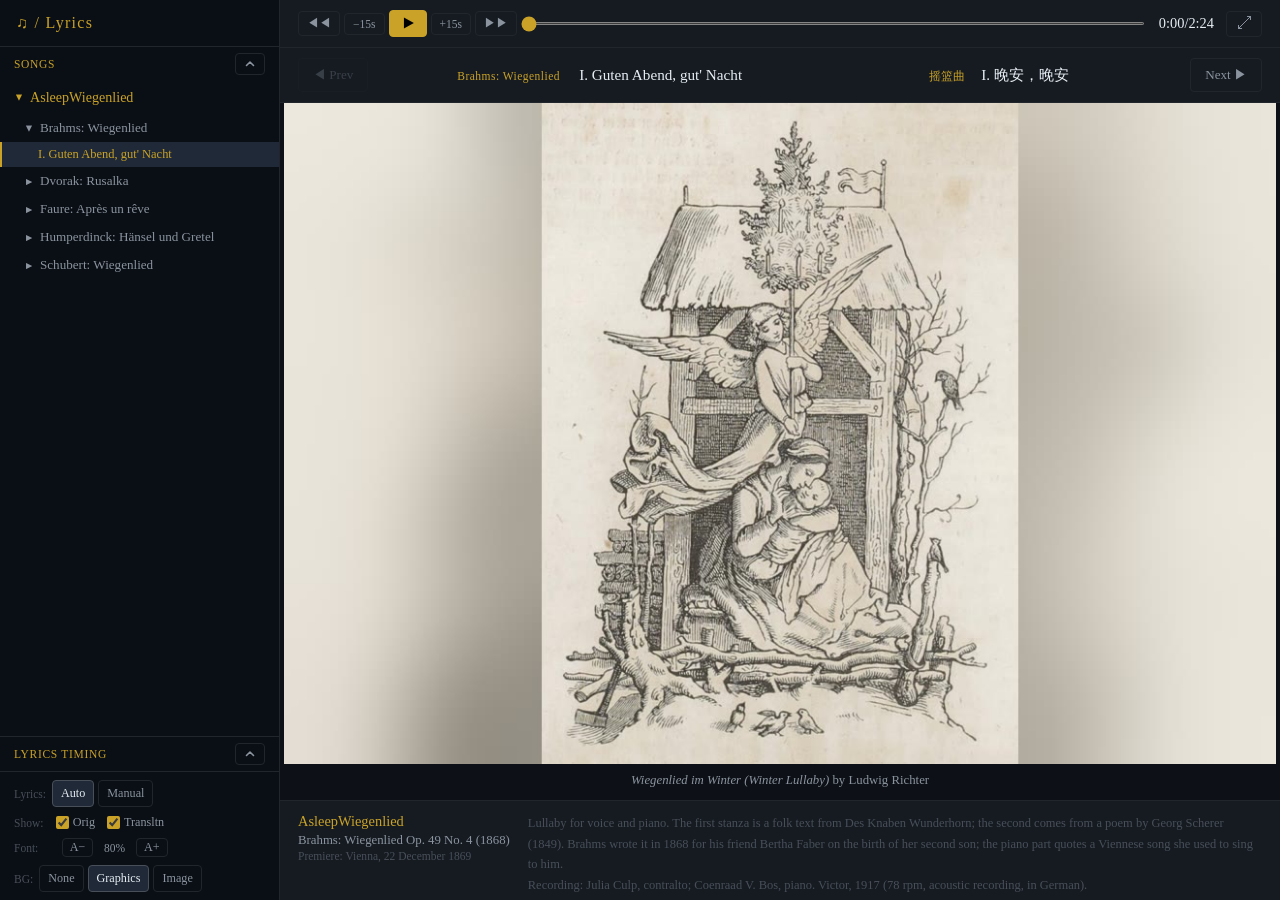
==== index1.html @ bf5f4593 "Merge remote-tracking branch 'upstream/main'" ====
<!DOCTYPE html>
<html lang="zh-CN">
<head>
  <meta charset="UTF-8">
  <meta name="viewport" content="width=device-width, initial-scale=1.0">
  <title>Player with Lyrics (silent)</title>
  <link rel="stylesheet" href="common.css">
</head>
<body>
<div id="app">

  <!-- ══════════════════════════════════════
       LEFT PANE — navigation tree
  ═══════════════════════════════════════ -->
  <aside id="left-pane">
    <div id="left-header">
      <h1>&#9835; / Lyrics</h1>
    </div>
    <div id="tree-panel">
      <!-- Open by default; the arrow collapses it to this title bar (see setTreePanelOpen) -->
      <div id="tree-header">
        <h2>SONGS</h2>
        <button class="ctrl-btn" id="btn-tree-toggle" aria-expanded="true" aria-controls="composer-tree"
                title="Hide songs"><svg viewBox="0 0 12 12" aria-hidden="true"><path d="M2.5 7.5 6 4l3.5 3.5"/></svg></button>
      </div>
      <div id="composer-tree"></div>
    </div>
    <div id="timing-panel" class="collapsed">
      <div id="timing-header">
        <h2>LYRICS TIMING</h2>
        <button class="ctrl-btn" id="btn-timing-toggle" aria-expanded="false" aria-controls="timing-body"
                title="Show lyrics timing"><svg viewBox="0 0 12 12" aria-hidden="true"><path d="M2.5 7.5 6 4l3.5 3.5"/></svg></button>
      </div>
      <div id="timing-body">
        <div id="timing-status"></div>
        <div id="timing-buttons">
          <button class="ctrl-btn" id="btn-record"       aria-pressed="false"
                  title="Record: while the audio plays, each line you advance to in manual mode gets the current audio time">&#9679; Rec</button>
          <button class="ctrl-btn" id="btn-timing-save"  title="Save this movement's timing to a .timing.js file (put it next to the MP3)">Save</button>
          <button class="ctrl-btn" id="btn-timing-load"  title="Load .timing.js (or older .timing.json) file(s)">Load</button>
          <button class="ctrl-btn" id="btn-timing-clear" title="Discard the timing recorded in this browser for this movement">Clear</button>
          <button class="ctrl-btn" id="btn-timing-clear-all" title="Discard the timing recorded in this browser for every movement">Clear all</button>
          <button class="ctrl-btn" id="btn-timing-export"
                  title="Write every timing kept in this browser next to its MP3 as .timing.js. Pick the app folder (the one with index.html) or the MP3 folder.">Export to MP3 folders</button>
        </div>
        <!-- Row 1: selected line's number, audio time elapsed. Row 2: its first characters, its start time (seconds),
             or a hint when no line is selected -->
        <div id="timing-line-time" title="Selected lyric line" hidden>
          <span id="line-number"></span><span id="line-elapse" title="Audio time elapsed"></span>
          <span id="line-text"></span><span id="line-start" title="Start time of the line"></span>
          <span id="line-hint" hidden>(No line selected)</span>
        </div>
        <input type="file" id="timing-file-input" accept=".js,.json" multiple hidden>
      </div>
    </div>
    <div id="view-panel" class="collapsed">
      <!-- Smartphone only: the panel starts collapsed to this title bar unless the URL says open; see setViewPanelOpen -->
      <div id="view-header">
        <h2>VIEW OPTIONS</h2>
        <button class="ctrl-btn" id="btn-view-toggle" aria-expanded="false" aria-controls="view-body"
                title="Show view options"><svg viewBox="0 0 12 12" aria-hidden="true"><path d="M2.5 7.5 6 4l3.5 3.5"/></svg></button>
      </div>
      <div id="view-body">
        <div id="mode-toggle" role="group" aria-label="Lyrics highlight mode">
          <span id="mode-toggle-label">Lyrics:</span>
          <button class="ctrl-btn" data-mode="auto"   title="Highlight follows audio playback">Auto</button>
          <button class="ctrl-btn" data-mode="manual" title="Operator advances lyrics: &darr; / &rarr; next, &uarr; / &larr; back">Manual</button>
        </div>
        <div id="lyrics-shown" role="group" aria-label="Lyrics shown"
             title="Which lyrics and titles to show; at least one must be checked">
          <span id="lyrics-shown-label">Show:</span>
          <label title="Original"><input type="checkbox" value="original"    checked> Orig</label>
          <label title="Translation"><input type="checkbox" value="translation" checked> Transltn</label>
        </div>
        <div id="audio-options" role="group" aria-label="Font size">
          <span id="audio-options-label">Font:</span>
          <!-- Always silent: the box is checked, disabled and hidden, so app.js keeps the audio silent (see MUTE) -->
          <label hidden><input type="checkbox" id="chk-mute" checked disabled> Mute</label>
          <span id="font-size-ctl" title="Lyrics font size">
            <button class="ctrl-btn" id="btn-font-down" aria-label="Smaller lyrics">A&minus;</button>
            <span id="font-size-value" title="Click to reset">80%</span>
            <button class="ctrl-btn" id="btn-font-up" aria-label="Larger lyrics">A+</button>
          </span>
        </div>
        <!-- Behind the lyrics panel: the plain page color, graphics or a picture (see BACKGROUND in app.js) -->
        <div id="background-toggle" role="group" aria-label="Lyrics background">
          <span id="background-toggle-label" title="Background">BG:</span>
          <button class="ctrl-btn" data-bg="none"     title="Plain background">None</button>
          <button class="ctrl-btn" data-bg="graphics" title="Soft colored lights, drifting while the music plays">Graphics</button>
          <button class="ctrl-btn" data-bg="image"    title="The movement's picture, dimmed and blurred">Image</button>
        </div>
        <!-- Which version of the pictures Image mode shows, for a movement that has two (see PICTURE VERSIONS in
             app.js); shown only then -->
        <div id="pictures-toggle" role="group" aria-label="Image set" hidden>
          <span id="pictures-toggle-label">Image set:</span>
          <button class="ctrl-btn" data-pictures="1">1</button>
          <button class="ctrl-btn" data-pictures="2">2</button>
        </div>
      </div>
    </div>
  </aside>

  <!-- ══════════════════════════════════════
       RIGHT PANE
  ═══════════════════════════════════════ -->
  <main id="right-pane">

    <!-- Playback control section -->
    <div id="playback-controls">
      <!-- &#xFE0E; after each triangle: draw it as text, as a computer does, not as an emoji (iPhone). The play / pause
           icon is an SVG (see showPlaying in app.js), so it looks the same whatever fonts the device has -->
      <button class="ctrl-btn" id="btn-rewind-start" title="Rewind to beginning">&#9664;&#xFE0E;&#9664;&#xFE0E;</button>
      <button class="ctrl-btn" id="btn-rewind-15"    title="Rewind 15 seconds">&#8722;15s</button>
      <button class="ctrl-btn" id="btn-play-pause"   title="Play / Pause"
              aria-label="Play / Pause"><svg viewBox="0 0 12 12" aria-hidden="true"><path d="M2.5 1.25 11 6l-8.5 4.75z"/></svg></button>
      <button class="ctrl-btn" id="btn-ff-15"        title="Fast forward 15 seconds">+15s</button>
      <button class="ctrl-btn" id="btn-ff-end"       title="Fast forward to end">&#9654;&#xFE0E;&#9654;&#xFE0E;</button>
      <input  type="range"     id="progress-bar" min="0" max="10000" value="0" step="1">
      <!-- The time and Max stay together: on a phone they wrap to their own row as one -->
      <div id="time-max">
        <span   id="time-display">0:00/0:00</span>
        <button class="ctrl-btn" id="btn-maximize" title="Maximize lyrics panel (Esc to restore)"
                aria-label="Maximize lyrics panel">&#x2922;</button>
      </div>
    </div>

    <!-- Song navigation section (Prev / Next + now playing) -->
    <div id="song-nav">
      <button class="ctrl-btn" id="btn-prev">&#9664; Prev</button>
      <div id="now-playing">
        <span id="np-original"><span id="np-label"></span>
          <span id="np-title">Select a movement to begin</span></span>
        <span id="np-translation" hidden><span id="np-label-translation"></span><span id="np-title-translation"></span></span>
      </div>
      <button class="ctrl-btn" id="btn-next">Next &#9654;</button>
      <button class="ctrl-btn" id="btn-play-pause-max" title="Play / Pause (Space)"
              aria-label="Play / Pause" hidden><svg viewBox="0 0 12 12" aria-hidden="true"><path d="M2.5 1.25 11 6l-8.5 4.75z"/></svg></button>
      <button class="ctrl-btn" id="btn-restore" title="Back to the normal layout (Esc)"
              aria-label="Back to the normal layout" hidden><svg viewBox="0 0 12 12"
              aria-hidden="true"><path d="M11 1 7 5M7 2.5V5h2.5M1 11l4-4M2.5 7H5v2.5"/></svg></button>
    </div>

    <!-- Song playing section -->
    <div id="song-display">
      <!-- Background behind the lyrics (see BACKGROUND in app.js): graphics, or a picture that falls back to them -->
      <div id="lyrics-bg" aria-hidden="true">
        <div class="bg-graphics"><span></span><span></span><span></span></div>
        <img class="bg-image" alt="">
      </div>
      <!-- Thumbnail overlay: visible before playback, click to play. It covers exactly the lyrics panel(s) below it,
           and the picture uses its full width (both columns while the lyrics are bilingual) -->
      <div id="thumbnail-overlay" class="hidden">
        <img id="thumbnail-img" src="" alt="">
        <!-- The picture's title and painter (see PICTURE CAPTION in app.js), below it -->
        <div id="picture-caption" hidden></div>
      </div>
      <div id="manual-hint" hidden><span id="rec-indicator" hidden>&#9679; REC</span>&darr;&rarr; next &nbsp; &uarr;&larr; back &nbsp; (swipe: up = next, down = back)</div>
      <div id="lyrics-container">
        <div id="lyrics-inner">
          <div class="lyrics-spacer"></div>
          <p class="no-song-msg">Select a movement from the left panel to begin.</p>
          <div class="lyrics-spacer"></div>
        </div>
      </div>
    </div>

    <!-- Info pane -->
    <div id="info-pane">
      <div id="info-left">
        <div id="info-composer">&#8212;</div>
        <div id="info-work"></div>
        <div id="info-dates"></div>
      </div>
      <div id="info-description">Select a song to see composer and work details.</div>
    </div>

  </main>
</div>

<audio id="audio" preload="metadata"></audio>

<script src="app.js"></script>
</body>
</html>
---- common.css ----
/* ============================================================
   CSS CUSTOM PROPERTIES (configuration via URL params)
   URL params: ?above-color=%23aaa&above-bg=transparent
               &below-color=%23aaa&below-bg=transparent
============================================================ */
:root {
  --lyrics-above-color: #7f94b0;
  --lyrics-above-bg: transparent;
  --lyrics-below-color: #9fb4d0;
  --lyrics-below-bg: transparent;
  --lyrics-current-color: #ffffff;
  --lyrics-current-bg: rgba(201, 162, 39, 0.12);
  --lyrics-current-border: #c9a227;
  --lyrics-chinese-width: 45%;   /* bilingual lyrics: the Chinese column (default; drag the divider to change) */
  --lyrics-original-width: var(--lyrics-chinese-width);  /* the left column (see "Bilingual lyrics" below) */
  --bg-dim: 0.7;    /* lyrics background: how much of it the page color covers, 0 to 0.95 (URL: bg-dim, percent) */
  --bg-blur: 4px;   /* lyrics background: blur of the picture (URL: bg-blur, px) */

  --bg-primary:   #0d1117;
  --bg-secondary: #161b22;
  --bg-nav:       #0a0e15;
  --accent:       #c9a227;
  --accent-light: #e8c547;
  --text-primary:   #e6edf3;
  --text-secondary: #8b949e;
  --text-muted:     #484f58;
  --border:         #21262d;
  --nav-hover:      #1c2128;
  --nav-active:     #1f2937;
}

* { box-sizing: border-box; margin: 0; padding: 0; }

/* Mobile browsers (iOS Safari especially) enlarge text when the phone is turned to landscape: keep it as styled */
html { -webkit-text-size-adjust: 100%; text-size-adjust: 100%; }

body {
  font-family: 'Georgia', 'Noto Serif SC', serif;
  background: var(--bg-primary);
  color: var(--text-primary);
  height: 100vh;
  height: 100dvh;
  overflow: hidden;
}

/* ============ APP GRID ============ */
#app {
  display: grid;
  grid-template-columns: 280px 1fr;
  /* The visible height, as the body's: on a phone 100vh is the height with the browser's toolbars hidden, so with
     them shown the bottom of the app would be under them, and the lyrics centered lower than their visible middle */
  height: 100vh;
  height: 100dvh;
}

/* ============ LEFT PANE ============ */
#left-pane {
  background: var(--bg-nav);
  border-right: 1px solid var(--border);
  display: flex;
  flex-direction: column;
  overflow: hidden;
}

#left-header {
  padding: 14px 16px;
  border-bottom: 1px solid var(--border);
  flex-shrink: 0;
}

#left-header h1 {
  font-size: 1rem;
  color: var(--accent);
  font-weight: normal;
  letter-spacing: 0.08em;
}

/* ─── Songs panel: the tree under a title bar with an arrow; open by default ─── */
/* It keeps the pane's free height even when collapsed, so the panels under it stay docked at the bottom (not on a
   mobile device, where the timing panel is hidden: see below) */
#tree-panel {
  flex: 1;
  min-height: 0;
  display: flex;
  flex-direction: column;
}

#tree-header {
  display: flex;
  align-items: center;
  justify-content: space-between;
  padding: 6px 14px;
  flex-shrink: 0;
}

#tree-panel h2 {
  font-size: 0.72rem;
  font-weight: normal;
  color: var(--accent);
  letter-spacing: 0.06em;
}

/* The tree opens downward, under the title: the arrow points down while collapsed, up while open */
#tree-panel.collapsed #btn-tree-toggle { transform: rotate(180deg); }
#tree-panel.collapsed #composer-tree { display: none; }

#composer-tree {
  flex: 1;
  overflow-y: auto;
  padding: 0 0 6px;
}

/* Tree nodes */
.tree-composer-header,
.tree-work-header {
  display: flex;
  align-items: center;
  gap: 6px;
  cursor: pointer;
  user-select: none;
  transition: background 0.15s;
}

.tree-composer-header {
  padding: 8px 14px;
  font-size: 0.88rem;
  color: var(--accent);
}

.tree-composer-header:hover { background: var(--nav-hover); }

.tree-work-header {
  padding: 6px 14px 6px 24px;
  font-size: 0.82rem;
  color: var(--text-secondary);
}

.tree-work-header:hover {
  background: var(--nav-hover);
  color: var(--text-primary);
}

/* The selected work (see SELECT WORK in app.js), highlighted like the selected movement */
.tree-work-header.active {
  background: var(--nav-active);
  color: var(--accent);
  border-left: 2px solid var(--accent);
  padding-left: 22px;
}

/* The selected artist (see SELECT ARTIST in app.js), highlighted the same way */
.tree-composer-header.active {
  background: var(--nav-active);
  border-left: 2px solid var(--accent);
  padding-left: 12px;
}

.tree-toggle {
  font-size: 0.65rem;
  display: inline-block;
  width: 10px;
  transition: transform 0.2s;
  flex-shrink: 0;
}

.tree-works, .tree-movements {
  display: none;
}

.tree-composer.open > .tree-works { display: block; }
.tree-work.open > .tree-movements { display: block; }
.tree-composer.open > .tree-composer-header .tree-toggle { transform: rotate(90deg); }
.tree-work.open > .tree-work-header .tree-toggle { transform: rotate(90deg); }

.tree-movement {
  display: flex;
  align-items: baseline;
  gap: 6px;
  padding: 5px 14px 5px 38px;
  font-size: 0.78rem;
  color: var(--text-muted);
  cursor: pointer;
  transition: background 0.15s, color 0.15s;
}

.tree-movement:hover {
  background: var(--nav-hover);
  color: var(--text-secondary);
}

.tree-movement.active {
  background: var(--nav-active);
  color: var(--accent);
  border-left: 2px solid var(--accent);
  padding-left: 36px;
}

/* ─── Lyrics timing recorder (bottom of left pane) ─── */
#timing-panel {
  flex-shrink: 0;
  border-top: 1px solid var(--border);
  padding: 10px 14px 12px;
}

#timing-header {
  display: flex;
  align-items: center;
  justify-content: space-between;
  margin-bottom: 4px;
}

#timing-panel h2 {
  font-size: 0.72rem;
  font-weight: normal;
  color: var(--accent);
  letter-spacing: 0.06em;
}

/* Up arrow; turned to point down while the panel is open. The Songs panel's arrow (above) looks the same */
#btn-timing-toggle,
#btn-tree-toggle {
  margin-left: auto;
  display: flex;
  padding: 4px 8px;
}
#btn-timing-toggle svg,
#btn-tree-toggle svg {
  width: 12px;
  height: 12px;
  fill: none;
  stroke: currentColor;
  stroke-width: 1.6;
  stroke-linecap: round;
  stroke-linejoin: round;
}
#timing-panel:not(.collapsed) #btn-timing-toggle { transform: rotate(180deg); }

/* Collapsed (the default): only the title and the arrow show */
#timing-panel.collapsed { padding: 6px 14px; }
#timing-panel.collapsed #timing-header { margin-bottom: 0; }
#timing-panel.collapsed #timing-body { display: none; }

/* The lyrics timing recorder is for a computer: never shown on a mobile device (a phone in portrait or landscape, a
   tablet: a touch screen without a mouse), nor in a window as narrow as a phone's. With nothing to keep docked at the
   bottom, the collapsed Songs panel shrinks to its title bar, so the View Options panel moves up under it */
@media (max-width: 700px), (pointer: coarse) and (hover: none) {
  #timing-panel { display: none; }
  #tree-panel.collapsed { flex: none; }
}

#timing-status {
  font-size: 0.72rem;
  color: var(--text-secondary);
  line-height: 1.5;
  white-space: pre-line;
  min-height: 4.5em;  /* 3 lines: no layout shift when the recording hint appears */
  margin-bottom: 8px;
}

#timing-buttons {
  display: grid;
  grid-template-columns: repeat(4, 1fr);
  gap: 4px;
}

#timing-buttons .ctrl-btn { padding: 5px 4px; font-size: 0.74rem; }
#timing-buttons #btn-timing-export { grid-column: 2 / -1; }

/* Selected lyric line, under the buttons: two rows of two columns
   (line number, elapsed time / first characters, start time) */
#timing-line-time {
  display: grid;
  grid-template-columns: auto auto;
  justify-content: start;
  align-items: center;
  gap: 4px 12px;
  margin-top: 8px;
  font-size: 0.72rem;
  color: var(--text-secondary);
  font-variant-numeric: tabular-nums;
}
#timing-line-time[hidden] { display: none; }

/* Shown instead of the first characters and start time while no line is selected */
#line-hint {
  grid-column: 1 / -1;
  font-style: italic;
}

/* The line's first characters: highlighted so the line is easy to spot by eye */
#line-text {
  justify-self: start;
  background: var(--accent);
  color: var(--bg-primary);
  font-weight: 600;
  padding: 1px 6px;
  border-radius: 3px;
}

#btn-record.recording,
#btn-record.recording:hover {
  background: #b3261e;
  border-color: #b3261e;
  color: #fff;
}

#rec-indicator { color: #ff5c52; margin-right: 8px; }

/* ─── Lyrics mode, lyrics shown, mute (bottom of left pane, under the timing panel) ─── */
#view-panel {
  flex-shrink: 0;
  border-top: 1px solid var(--border);
  padding: 8px 14px;
}

#view-body {
  display: flex;
  flex-wrap: wrap;
  align-items: center;
  justify-content: space-between;
  gap: 8px;
}

/* Title bar and arrow: smartphones only, where the panel is collapsible (see the max-width media query at the end) */
#view-header { display: none; }

#view-panel .ctrl-btn { padding: 5px 8px; font-size: 0.76rem; }

/* Original / Translation check boxes, and the Mute check box: a row each */
#lyrics-shown,
#audio-options {
  flex-basis: 100%;
  display: flex;
  align-items: center;
  gap: 12px;
  font-size: 0.76rem;
  color: var(--text-secondary);
}

#lyrics-shown-label,
#audio-options-label {
  min-width: 3.1em;  /* the wider one ("Audio:"), so the two rows' boxes line up */
  font-size: 0.72rem;
  color: var(--text-muted);
  margin-right: -6px;
}

#lyrics-shown label,
#audio-options label {
  display: flex;
  align-items: center;
  gap: 4px;
  cursor: pointer;
}

/* index1.html hides the Mute box (display: flex above would override the hidden attribute) */
#audio-options label[hidden] { display: none; }

/* index.html titles the row Audio: (Mute and the font size), or Font: where the Mute box is hidden (below) */
#audio-options-label .label-font { display: none; }

/* A mobile device (a touch screen without a mouse) has its own volume buttons: no Mute box there, so the row holds only
   the font size and is titled Font:, as on index1.html. app.js keeps the audio unmuted there (see MUTE) */
@media (pointer: coarse) and (hover: none) {
  #audio-options label:has(#chk-mute) { display: none; }
  #audio-options-label .label-audio { display: none; }
  #audio-options-label .label-font { display: inline; }
}

#lyrics-shown input,
#audio-options input { accent-color: var(--accent); cursor: pointer; }

/* The last checked box can't be unchecked */
#lyrics-shown label:has(input:disabled) { cursor: default; }
#lyrics-shown input:disabled { cursor: default; }

/* ============ RIGHT PANE ============ */
#right-pane {
  display: grid;
  grid-template-rows: auto auto 1fr 100px;
  overflow: hidden;
}

/* ─── Song navigation (Prev / Next + now playing) ─── */
#song-nav {
  display: flex;
  align-items: center;
  justify-content: space-between;
  padding: 10px 18px;
  background: var(--bg-secondary);
  border-bottom: 1px solid var(--border);
  gap: 12px;
  flex-shrink: 0;
}

#now-playing {
  flex: 1;
  text-align: center;
  min-width: 0;
  white-space: nowrap;
  overflow: hidden;
  text-overflow: ellipsis;
}

#np-label, #np-label-translation {
  font-size: 0.72rem;
  color: var(--accent);
  letter-spacing: 0.04em;
}

#np-title, #np-title-translation {
  font-size: 0.95rem;
  color: var(--text-primary);
}

/* Space between work name and movement title (none while no song is selected) */
#np-label:not(:empty) + #np-title,
#np-label-translation:not(:empty) + #np-title-translation:not(:empty) { margin-left: 1em; }

/* "work translation  movement translation" after the original titles, no parentheses */
#np-translation {
  margin-left: 2em;
  font-size: 0.95rem;
  color: var(--text-secondary);
}

/* While the lyrics panel shows two columns, the titles split the same way: the original
   titles centered over the original lyrics, the translations over the translations
   (same --lyrics-original-width, so dragging the divider moves both) */
#right-pane:has(#lyrics-inner.bilingual) #now-playing {
  display: grid;
  grid-template-columns: var(--lyrics-original-width) 1fr;
  align-items: baseline;
}

#right-pane:has(#lyrics-inner.bilingual) #now-playing > * {
  min-width: 0;
  padding: 0 12px;
  overflow: hidden;
  text-overflow: ellipsis;
}

#right-pane:has(#lyrics-inner.bilingual) #np-translation { margin-left: 0; }

/* A mobile device (a touch screen without a mouse) or a window as narrow as a phone's (the same media query as
   compactNowPlaying in app.js, which shows only the movement titles there, cut short): with both titles shown, the
   original sits right after Prev and the translation right before Next, each as wide as its text (they share the
   room when both don't fit), instead of each centered in its share of the bar. A single title stays centered.
   Prev and Next are as small as the phone-sized playback buttons (see "Smartphone sizes" below), leaving the titles
   more room */
@media (max-width: 700px), (pointer: coarse) and (hover: none) {
  #song-nav { gap: 6px; }
  #song-nav #btn-prev,
  #song-nav #btn-next { padding: 3px 6px; font-size: 0.66rem; }
  #now-playing:has(> #np-translation:not([hidden])),
  #right-pane:has(#lyrics-inner.bilingual) #now-playing {
    display: grid;
    grid-template-columns: minmax(0, auto) minmax(0, auto);
    justify-content: space-between;
    column-gap: 12px;
  }
  #now-playing:has(> #np-translation:not([hidden])) > *,
  #right-pane:has(#lyrics-inner.bilingual) #now-playing > * {
    min-width: 0;
    margin: 0;
    padding: 0;
    overflow: hidden;
    text-overflow: ellipsis;
  }
  /* Bilingual lyrics but no title translation: the original title alone, centered */
  #right-pane:has(#lyrics-inner.bilingual) #now-playing:has(> #np-translation[hidden]) {
    grid-template-columns: minmax(0, auto);
    justify-content: center;
  }
}

/* ─── Song Display (lyrics area) ─── */
#song-display {
  --lyrics-side-pad: 0px;  /* the lyrics panel's side margins (none: the lyrics span the full width, as in maximized
                              mode); the thumbnail overlay keeps the same (see below) */
  overflow: hidden;
  position: relative;
  background: var(--bg-primary);
}

#lyrics-container[data-mode="manual"] { touch-action: none; }  /* swipes step the lines, see SWIPE in app.js */

/* ─── Lyrics background (see BACKGROUND in app.js) ───
   #song-display's data-bg is none, graphics or image. The background fills the song area behind the lyrics: its own
   stacking context (isolation) lets z-index -1 put it above the song area's color and below everything in it. The
   page color covers it at --bg-dim, so the lyrics stay easy to read. Image mode shows the picture once it has loaded
   (.has-image), the graphics until then and when there is none */
#song-display { isolation: isolate; }

#lyrics-bg {
  position: absolute;
  inset: 0;
  z-index: -1;
  overflow: hidden;
  pointer-events: none;
  display: none;
}
#song-display[data-bg="graphics"] #lyrics-bg,
#song-display[data-bg="image"] #lyrics-bg { display: block; }

#lyrics-bg::after {
  content: '';
  position: absolute;
  inset: 0;
  background: var(--bg-primary);
  opacity: var(--bg-dim);
  transition: opacity 0.8s ease;
}

.bg-image,
.bg-graphics { display: none; }
#song-display[data-bg="graphics"] .bg-graphics,
#song-display[data-bg="image"] #lyrics-bg:not(.has-image) .bg-graphics { display: block; }
#song-display[data-bg="image"] #lyrics-bg.has-image .bg-image { display: block; }

/* The picture covers the area; scaled up a little so the blur doesn't leave pale edges */
.bg-image {
  position: absolute;
  inset: 0;
  width: 100%;
  height: 100%;
  object-fit: cover;
  object-position: center 30%;  /* a portrait's face rather than its chest */
  filter: blur(var(--bg-blur)) saturate(0.85);
  transform: scale(1.08);
  transition: filter 0.8s ease, transform 0.8s ease;
}

/* Image mode before playback, while the thumbnail overlay is up (see "Thumbnail overlay" below): the movement's
   picture is shown as it is, sharp and not dimmed, filling the song area, with its caption over it at the bottom, on
   a dark band so it is readable over any picture; the overlay is see-through, its thumbnail and the lyrics hidden.
   When the music starts (the overlay goes) the picture blurs and dims behind the lyrics as they fade in. Without a
   picture (.has-image) the usual thumbnail overlay shows */
#song-display[data-bg="image"]:has(#lyrics-bg.has-image) #thumbnail-overlay {
  background: transparent;
  justify-content: flex-end;
  padding-bottom: 18px;
}
#song-display[data-bg="image"]:has(#lyrics-bg.has-image) #thumbnail-img { display: none; }
#song-display[data-bg="image"]:has(#lyrics-bg.has-image) #picture-caption {
  background: rgba(0,0,0,0.7);
  color: var(--text-primary);
  padding: 4px 12px;
  border-radius: 12px;
}
#lyrics-container { transition: opacity 0.6s ease; }
#song-display[data-bg="image"]:has(#lyrics-bg.has-image):has(#thumbnail-overlay:not(.hidden)) #lyrics-container {
  opacity: 0;
}
#song-display[data-bg="image"]:has(#thumbnail-overlay:not(.hidden)) #lyrics-bg::after { opacity: 0; }
#song-display[data-bg="image"]:has(#thumbnail-overlay:not(.hidden)) .bg-image { filter: none; transform: none; }

/* Graphics: three soft lights, two in the movement's hue (--bg-hue, set by app.js) and one in the accent gold,
   drifting slowly while the music plays (#song-display.playing) and still otherwise. Only transforms are animated,
   so the browser doesn't repaint them */
.bg-graphics {
  position: absolute;
  inset: 0;
  background: hsl(var(--bg-hue, 220) 45% 7%);
}

.bg-graphics span {
  position: absolute;
  width: 75%;
  height: 90%;
  border-radius: 50%;
  will-change: transform;
  animation: 31s ease-in-out infinite alternate bg-drift-1;
  animation-play-state: paused;
}
.bg-graphics span:nth-child(1) {
  left: -15%;
  top: -25%;
  background: radial-gradient(closest-side, hsl(var(--bg-hue, 220) 75% 58%), transparent);
}
.bg-graphics span:nth-child(2) {
  right: -20%;
  bottom: -30%;
  background: radial-gradient(closest-side, hsl(calc(var(--bg-hue, 220) + 50) 70% 52% / 0.9), transparent);
  animation-name: bg-drift-2;
  animation-duration: 43s;
}
.bg-graphics span:nth-child(3) {
  left: 25%;
  top: 20%;
  width: 55%;
  height: 65%;
  background: radial-gradient(closest-side, rgba(201, 162, 39, 0.55), transparent);
  animation-name: bg-drift-3;
  animation-duration: 37s;
}
#song-display.playing .bg-graphics span { animation-play-state: running; }

@keyframes bg-drift-1 { to { transform: translate(30%, 25%) scale(1.25); } }
@keyframes bg-drift-2 { to { transform: translate(-35%, -20%) scale(0.85); } }
@keyframes bg-drift-3 { to { transform: translate(-30%, 15%) rotate(40deg) scale(1.3); } }

@media (prefers-reduced-motion: reduce) {
  .bg-graphics span { animation: none; }
}

/* A shadow under the lyrics' letters keeps them clear of the background's brighter spots */
#song-display:is([data-bg="graphics"], [data-bg="image"]) :is(.lyric-line, .lyric-meta) {
  text-shadow: 0 1px 3px rgba(0, 0, 0, 0.75);
}

#lyrics-container {
  height: 100%;
  overflow-y: auto;
  scroll-behavior: smooth;
  padding: 0 var(--lyrics-side-pad);
  container-type: size;  /* its height is the cqh of the space under the lyrics (see below) */
}

#lyrics-inner {
  min-height: 100%;
  display: flex;
  flex-direction: column;
}

.lyrics-spacer {
  flex: 1;
  min-height: 40px;
}

/* Under the lyrics (the last spacer, see renderLyrics), half the panel at least, so the last lines can be centered
   too, wrapped part and all, like every other line. With only 40px there, the last line sat at the panel's bottom
   edge, where its wrapped part could be hidden (e.g. by a phone browser's toolbar over the bottom of the screen) */
.lyrics-spacer:last-child { min-height: 50cqh; }

.lyric-meta {
  font-size: 0.78rem;
  font-style: italic;
  color: var(--accent);
  opacity: 0.7;
  padding: 4px 12px;
  line-height: 1.8;
}

/* Tight spacing, large font: box height = font-size × 1.4 + 8px padding */
.lyric-line {
  padding: 4px 14px;
  border-radius: 4px;
  border-left: 3px solid transparent;
  font-size: calc(1.95rem * var(--lyrics-font-scale, 1));
  line-height: 1.4;
  white-space: pre-wrap;  /* keep a line's "\n" and spaces as written (e.g. indent after "\n") */
  cursor: pointer;
  transition: color 0.4s ease, background 0.4s ease, font-size 0.3s ease, opacity 0.4s ease, border-color 0.3s ease;
  margin: 1px 0;
}

.lyric-line.before {
  color: var(--lyrics-above-color);
  background: var(--lyrics-above-bg);
  opacity: 0.9;
}

.lyric-line.current {
  color: var(--lyrics-current-color);
  background: var(--lyrics-current-bg);
  border-left-color: var(--lyrics-current-border);
}

.lyric-line.after {
  color: var(--lyrics-below-color);
  background: var(--lyrics-below-bg);
  opacity: 0.9;
}

.lyric-line.distant {
  opacity: 0.28;
}

/* Bilingual lyrics: the panel is divided into two columns, original | translation,
   split at --lyrics-original-width (the divider can be dragged, see app.js). Each line
   is one row holding both, so they share one highlight and stay level. The cells, not
   the row, carry the side padding, so the column boundary lands on the divider. */
#lyrics-inner.bilingual { position: relative; }

/* The Chinese column is --lyrics-chinese-width wide on whichever side it is. On the left
   (the original is Chinese, or neither is) that is the left column's width, as set in
   :root. On the right (.chinese-translation, set by renderLyrics from the work's
   language / translationLanguage) the left column gets the rest. Set on #right-pane so
   the top bar titles split the same way. */
#right-pane:has(#lyrics-inner.chinese-translation) {
  --lyrics-original-width: calc(100% - var(--lyrics-chinese-width));
}

/* The divider: a wide, invisible grab area around a 1px line */
.lyrics-divider {
  position: absolute;
  top: 0;
  bottom: 0;
  left: var(--lyrics-original-width);
  width: 9px;
  margin-left: -4px;
  cursor: col-resize;
  touch-action: none;
  z-index: 1;
}

.lyrics-divider::before {
  content: '';
  position: absolute;
  top: 0;
  bottom: 0;
  left: 4px;
  border-left: 1px solid var(--border);
  transition: border-color 0.15s;
}

.lyrics-divider:hover::before,
.lyrics-divider.dragging::before { border-left-color: var(--accent); }

#lyrics-inner.bilingual .lyric-line,
#lyrics-inner.bilingual .lyric-meta {
  display: grid;
  grid-template-columns: var(--lyrics-original-width) 1fr;
  padding-left: 0;
  padding-right: 0;
}

/* Same (invisible) left border as a line, so the heading's columns line up with the lines' */
#lyrics-inner.bilingual .lyric-meta { border-left: 3px solid transparent; }

/* Small side padding: 6px at the outer edges, 4px each side of the divider (just clear of its 9px grab area) */
#lyrics-inner.bilingual .lyric-original    { padding: 0 4px 0 6px; }
#lyrics-inner.bilingual .lyric-translation { padding: 0 6px 0 4px; }

.no-song-msg {
  color: var(--text-muted);
  text-align: center;
  font-style: italic;
  font-size: 0.95rem;
  margin-top: 40px;
}

/* ─── Thumbnail overlay (shown before playback starts; a click on it plays) ───
   It is the placeholder of the lyrics panel(s): the same box as the real lyrics (the song area less
   the same side margins, --lyrics-side-pad). The picture uses the full width of that box, across both
   columns while the lyrics are bilingual, scaled to fit it whole; its caption is right below it, and the
   two are centered in the box together. */
#thumbnail-overlay {
  position: absolute;
  inset: 0 var(--lyrics-side-pad);
  display: flex;
  flex-direction: column;
  justify-content: center;
  align-items: center;
  gap: 8px;
  background: var(--bg-primary);
  z-index: 10;
  cursor: pointer;
  transition: opacity 0.6s ease;
}
/* With a caption, a little space between it and the bottom of the box */
#thumbnail-overlay:has(#picture-caption:not([hidden])) { padding-bottom: 10px; }

#thumbnail-overlay.hidden {
  opacity: 0;
  pointer-events: none;
}

/* The picture: the full width of the box, whole (scaled up too, so a smaller picture still fills the width or
   height). Its box is as tall as the picture at that width, so the caption is right below it; a taller picture
   shrinks to the height the caption leaves (its box then keeps the full width, the picture centered in it) */
#thumbnail-img {
  flex: 0 1 auto;
  width: 100%;
  height: auto;
  min-height: 0;
  object-fit: contain;
  display: block;
}

/* The picture's caption (see PICTURE CAPTION in app.js), right below it */
#picture-caption {
  flex-shrink: 0;
  max-width: min(40em, calc(100% - 32px));
  color: var(--text-secondary);
  font-size: 0.8rem;
  line-height: 1.4;
  text-align: center;
}
#picture-caption[hidden] { display: none; }
#picture-caption cite { font-style: italic; }


/* ─── Playback controls (first panel of the right pane) ─── */
#playback-controls {
  display: flex;
  align-items: center;
  gap: 4px;
  padding: 10px 18px;
  background: var(--bg-secondary);
  border-bottom: 1px solid var(--border);
  flex-shrink: 0;
}

.ctrl-btn {
  background: none;
  border: 1px solid var(--border);
  color: var(--text-secondary);
  border-radius: 4px;
  padding: 6px 10px;
  cursor: pointer;
  font-size: 0.8rem;
  transition: background 0.15s, color 0.15s, border-color 0.15s;
  white-space: nowrap;
  font-family: inherit;
}

/* The time and Max (last in the playback controls), a little apart */
#time-max { display: flex; align-items: center; gap: 12px; flex-shrink: 0; }

.ctrl-btn:hover {
  background: var(--nav-hover);
  color: var(--text-primary);
  border-color: var(--accent);
}

.ctrl-btn:disabled {
  opacity: 0.3;
  cursor: default;
  pointer-events: none;
}

#btn-play-pause,
#btn-play-pause-max {
  background: var(--accent);
  color: #000;
  border-color: var(--accent);
  font-size: 1rem;
  padding: 7px 16px;
  min-width: 44px;
}

#btn-play-pause:hover,
#btn-play-pause-max:hover {
  background: var(--accent-light);
  border-color: var(--accent-light);
  color: #000;
}

/* A touch screen keeps :hover after a tap, which would leave the button in the lighter hover color: there it keeps
   its own color, as it does on a computer once the mouse moves off */
@media (hover: none) {
  #btn-play-pause:hover,
  #btn-play-pause-max:hover {
    background: var(--accent);
    border-color: var(--accent);
  }
}

/* The play / pause icon (an SVG, see showPlaying in app.js): one size for both, so the button keeps its width */
#btn-play-pause svg,
#btn-play-pause-max svg {
  width: 1em;
  height: 1em;
  vertical-align: -0.15em;
  fill: currentColor;
}

/* The six playback buttons (Max, inside #time-max, is not a direct child): compact */
#playback-controls > .ctrl-btn { padding: 4px 8px; font-size: 0.72rem; }
#playback-controls > #btn-play-pause { padding: 4px 11px; min-width: 36px; font-size: 0.88rem; }

/* Sync: a crosshair, drawn in lines as Max's arrows, with a dot in the middle; the size of the text beside it */
#btn-sync svg,
#btn-sync-max svg {
  width: 1.2em;
  height: 1.2em;
  vertical-align: -0.25em;
  fill: none;
  stroke: currentColor;
  stroke-width: 1.4;
  stroke-linecap: round;
}
#btn-sync svg .dot,
#btn-sync-max svg .dot { fill: currentColor; stroke: none; }

/* Max: a larger icon */
#btn-maximize { padding: 3px 9px; font-size: 1rem; }

/* The progress bar takes whatever room the buttons, the time and Max leave, down to 40px. width: 0 replaces the
   range input's own width (about 129px), which would otherwise be the least the row can be: wider than the right
   pane on a phone in landscape, pushing Max out of sight */
#progress-bar {
  flex: 1 1 0;
  width: 0;
  height: 3px;
  accent-color: var(--accent);
  cursor: pointer;
  min-width: 40px;
}

/* A mobile device (a touch screen without a mouse) or a window as narrow as a phone's: a thinner bar than the
   browser's own (whose thumb is 16px across), drawn here: a 2px track and a 10px thumb, in a 12px-tall box so it is
   still easy to touch. The played part of the track is filled up to the thumb's center from --progress (0 to 1, set by
   setProgress in app.js); Firefox fills it by itself (::-moz-range-progress) */
@media (max-width: 700px), (pointer: coarse) and (hover: none) {
  #progress-bar {
    -webkit-appearance: none;
    appearance: none;
    height: 12px;
    background: transparent;
  }
  #progress-bar::-webkit-slider-runnable-track {
    height: 2px;
    border-radius: 1px;
    background: linear-gradient(to right,
      var(--accent) calc(5px + (100% - 10px) * var(--progress, 0)), var(--text-muted) 0);
  }
  #progress-bar::-webkit-slider-thumb {
    -webkit-appearance: none;
    appearance: none;
    width: 10px;
    height: 10px;
    margin-top: -4px;  /* centered on the track: (2px - 10px) / 2 */
    border: none;
    border-radius: 50%;
    background: var(--accent);
  }
  #progress-bar::-moz-range-track { height: 2px; border-radius: 1px; background: var(--text-muted); }
  #progress-bar::-moz-range-progress { height: 2px; border-radius: 1px; background: var(--accent); }
  #progress-bar::-moz-range-thumb {
    width: 10px;
    height: 10px;
    border: none;
    border-radius: 50%;
    background: var(--accent);
  }
}

/* The time: bright, in the page's font (Courier New's thin strokes were hard to read); digits of equal width, so
   the text doesn't shift as the time changes */
#time-display {
  font-size: 0.9rem;
  color: var(--text-primary);
  font-variant-numeric: tabular-nums;
  white-space: nowrap;
  min-width: 9ch;
  text-align: right;
}

/* ─── Lyrics highlight mode toggle, and the background toggle (a row of its own, the last of the View Options) ─── */
#mode-toggle,
#background-toggle,
#pictures-toggle {
  display: flex;
  align-items: center;
  gap: 4px;
  flex-shrink: 0;
}

#background-toggle,
#pictures-toggle { flex-basis: 100%; }
#pictures-toggle[hidden] { display: none; }  /* display: flex above would override the hidden attribute */

#mode-toggle-label,
#background-toggle-label,
#pictures-toggle-label {
  font-size: 0.72rem;
  color: var(--text-muted);
  margin-right: 2px;
}

/* Pressed state for toggle buttons (highlight mode) */
.ctrl-btn.active {
  background: var(--nav-active);
  color: var(--text-primary);
  border-color: var(--text-muted);
}

#manual-hint {
  position: absolute;
  right: 14px;
  bottom: 10px;
  font-size: 0.72rem;
  color: var(--text-secondary);
  background: rgba(0,0,0,0.45);
  padding: 3px 10px;
  border-radius: 12px;
  pointer-events: none;
  z-index: 5;
}

/* ─── Info Pane ─── */
#info-pane {
  display: flex;
  align-items: flex-start;
  gap: 18px;
  padding: 12px 18px;
  background: var(--bg-secondary);
  border-top: 1px solid var(--border);
  overflow-y: auto;
}

#info-left {
  flex-shrink: 0;
  min-width: 180px;
}

#info-composer {
  font-size: 0.9rem;
  color: var(--accent);
  margin-bottom: 3px;
}

#info-work {
  font-size: 0.8rem;
  color: var(--text-secondary);
  margin-bottom: 2px;
}

#info-dates {
  font-size: 0.72rem;
  color: var(--text-muted);
}

#info-description {
  font-size: 0.78rem;
  color: var(--text-muted);
  line-height: 1.65;
  white-space: pre-line;
  flex: 1;
}

/* ─── Maximized lyrics panel: hide nav, playback controls + info pane, enlarge lyrics ─── */
#app.lyrics-maximized { grid-template-columns: 1fr; }
#app.lyrics-maximized #left-pane,
#app.lyrics-maximized #playback-controls,
#app.lyrics-maximized #info-pane,
#app.lyrics-maximized #song-nav > :not(#now-playing):not(#btn-play-pause-max):not(#btn-sync-max):not(#btn-restore) {
  display: none;
}
/* Maximized, the top bar has its own play / pause, Sync and restore buttons (the playback controls are hidden) */
#app.lyrics-maximized #btn-play-pause-max,
#app.lyrics-maximized #btn-sync-max,
#app.lyrics-maximized #btn-restore { display: inline-block; }
/* The maximize and restore buttons' icons (no labels): two arrows pointing out to the corners (maximize), and the
   reverse, two arrows pointing in to the middle (restore). Sized in rem, not em, so both are the same size although
   the buttons' font sizes differ */
#btn-maximize svg,
#btn-restore svg {
  width: 0.9rem;
  height: 0.9rem;
  vertical-align: -0.1em;
  fill: none;
  stroke: currentColor;
  stroke-width: 1.6;
  stroke-linecap: round;
  stroke-linejoin: round;
}
#app.lyrics-maximized #right-pane { grid-template-rows: auto 1fr; }
#app.lyrics-maximized .lyric-meta { font-size: 1rem; }
#app.lyrics-maximized .lyric-line { font-size: calc(2.7rem * var(--lyrics-font-scale, 1)); }

/* Scrollbar */
::-webkit-scrollbar { width: 5px; }
::-webkit-scrollbar-track { background: transparent; }
::-webkit-scrollbar-thumb { background: var(--text-muted); border-radius: 3px; }

/* Song navigation buttons */
#song-nav .ctrl-btn { padding: 7px 14px; font-size: 0.82rem; }

/* ─── Smartphone layout: playback controls on top, then navigation, then the rest of the player ─── */
@media (max-width: 700px) {
  /* The right pane's panels are rows of the app grid themselves (display: contents), so the playback controls can go
     on top, above the navigation pane. The navigation pane is as tall as its content, up to 64% (then it scrolls);
     the lyrics get the rest, so collapsing the tree moves the song navigation and lyrics up with the View Options
     panel. Maximized, only the song navigation and the lyrics are shown */
  #app { grid-template-columns: 1fr; grid-template-rows: auto fit-content(64%) auto minmax(0, 1fr) auto; }
  #app.lyrics-maximized { grid-template-rows: auto minmax(0, 1fr); }
  #right-pane { display: contents; }
  #playback-controls { order: -1; }
  #left-pane { border-right: none; border-bottom: 1px solid var(--border); overflow-y: auto; }
  #left-header { display: none; }
  #tree-panel { flex: none; }
  #composer-tree { flex: none; overflow: visible; }
  /* The pane scrolls as a whole here: the Songs title bar stays at its top, so the tree can always be collapsed */
  #tree-header { position: sticky; top: 0; background: var(--bg-nav); z-index: 2; }
  #view-panel { position: sticky; bottom: 0; background: var(--bg-nav); z-index: 2; }

  /* View panel: collapsible; collapsed (only its title and the arrow) by default. It opens downward (the title stays,
     the options push the lyrics down), so the arrow points down while collapsed and up while open — the reverse of
     the LYRICS TIMING arrow on a wider window, whose panel is docked at the bottom and opens upward */
  #view-header { display: flex; align-items: center; justify-content: space-between; }
  #view-panel:not(.collapsed) #view-header { margin-bottom: 6px; }
  #view-header h2 {
    font-size: 0.72rem;
    font-weight: normal;
    color: var(--accent);
    letter-spacing: 0.06em;
  }
  #btn-view-toggle { display: flex; margin-left: auto; padding: 4px 8px; }
  #btn-view-toggle svg {
    width: 12px;
    height: 12px;
    fill: none;
    stroke: currentColor;
    stroke-width: 1.6;
    stroke-linecap: round;
    stroke-linejoin: round;
  }
  #view-panel.collapsed #btn-view-toggle { transform: rotate(180deg); }
  #view-panel.collapsed { padding-top: 6px; padding-bottom: 6px; }
  #view-panel.collapsed #view-body { display: none; }

  #song-nav { padding: 6px 8px; gap: 6px; }
  #song-nav .ctrl-btn { padding: 7px 10px; }
  /* The time and Max at the right end of their row (if they don't fit after the buttons, a row of their own); the
     progress bar always on a row of its own below them (the sizes and spaces: see the next section). The bar's
     12px box reaches into the 6px padding below it; its 1px top margin plus the 3px gap above it leave a little
     space between the buttons and the bar. (Maximized, the playback controls are hidden, so this is the normal
     lyrics mode only) */
  #playback-controls { flex-wrap: wrap; justify-content: center; }
  #progress-bar { flex: 1 1 100%; order: 1; margin: 1px 0 -6px; }
  #time-max { flex: 1 0 auto; justify-content: flex-end; }
  #info-pane { max-height: 64px; padding: 6px 10px; gap: 10px; }
}

/* ─── Smartphone sizes: in portrait (the layout above) and also in landscape, where the phone is wider than 700px
   and gets the two-pane layout, so turning the phone doesn't make the right side's text, the playback buttons and
   the spaces between them larger (which could push Max out of sight) ─── */
@media (max-width: 700px), (orientation: landscape) and (max-height: 500px) and (pointer: coarse) {
  /* The six playback buttons keep the desktop's size and look (they fit: the progress bar has a row of its own in
     portrait, and in landscape it shrinks to leave them, the time and Max room); a little less space between them
     and around the row */
  #playback-controls { padding: 6px 4px 6px 8px; gap: 3px; }
  #btn-maximize { padding: 2px 7px; font-size: 0.9rem; }
  #time-max { gap: 8px; }
  #time-display { min-width: 0; font-size: 0.85rem; }
  #info-pane { font-size: 0.85em; }

  /* Lyric lines at half the size of a wider window, maximized or not (A− / A+ still scale them) */
  .lyric-line { font-size: calc(0.975rem * var(--lyrics-font-scale, 1)); }
  #app.lyrics-maximized .lyric-line { font-size: calc(1.35rem * var(--lyrics-font-scale, 1)); }
}

/* A narrow phone (e.g. 360px): the playback buttons 4px narrower each, so the time and Max still fit on their row
   with the six buttons (24px; with the desktop's padding they would go to a row of their own below 375px) */
@media (max-width: 380px) {
  #playback-controls > .ctrl-btn { padding-left: 6px; padding-right: 6px; }
  #playback-controls > #btn-play-pause { padding-left: 9px; padding-right: 9px; }
}

/* Lyrics font size adjuster (next to the Mute box) */
#font-size-ctl { display: inline-flex; align-items: center; gap: 4px; margin-left: 6px; }
#font-size-ctl .ctrl-btn { padding: 1px 7px; font-size: 0.76rem; }
#font-size-value { min-width: 3em; text-align: center; font-size: 0.72rem; color: var(--text-secondary); }
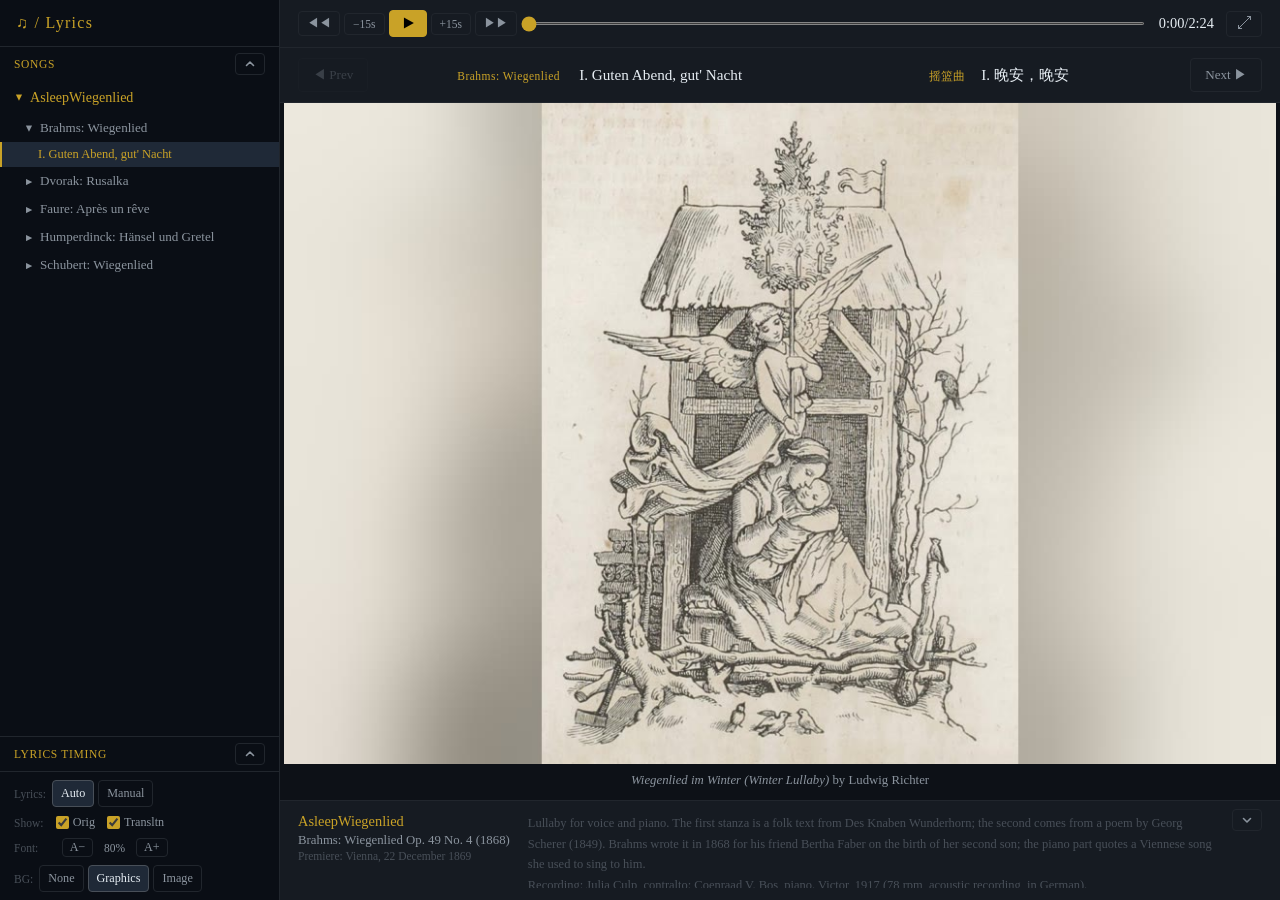
==== commit 33b40be5: "Merge remote-tracking branch 'upstream/main'" ====
--- a/index1.html
+++ b/index1.html
@@ -164,14 +164,21 @@
       </div>
     </div>
 
-    <!-- Info pane -->
+    <!-- Info pane: open by default; the arrow collapses it to its INFO title bar (see setInfoPaneOpen) -->
     <div id="info-pane">
-      <div id="info-left">
-        <div id="info-composer">&#8212;</div>
-        <div id="info-work"></div>
-        <div id="info-dates"></div>
+      <div id="info-header">
+        <h2>INFO</h2>
+        <button class="ctrl-btn" id="btn-info-toggle" aria-expanded="true" aria-controls="info-body"
+                title="Hide info"><svg viewBox="0 0 12 12" aria-hidden="true"><path d="M2.5 7.5 6 4l3.5 3.5"/></svg></button>
       </div>
-      <div id="info-description">Select a song to see composer and work details.</div>
+      <div id="info-body">
+        <div id="info-left">
+          <div id="info-composer">&#8212;</div>
+          <div id="info-work"></div>
+          <div id="info-dates"></div>
+        </div>
+        <div id="info-description">Select a song to see composer and work details.</div>
+      </div>
     </div>
 
   </main>
--- a/common.css
+++ b/common.css
@@ -216,15 +216,18 @@
   letter-spacing: 0.06em;
 }
 
-/* Up arrow; turned to point down while the panel is open. The Songs panel's arrow (above) looks the same */
+/* Up arrow; turned to point down while the panel is open. The Songs panel's arrow (above) and the info pane's (at the
+   bottom of the right pane) look the same */
 #btn-timing-toggle,
-#btn-tree-toggle {
+#btn-tree-toggle,
+#btn-info-toggle {
   margin-left: auto;
   display: flex;
   padding: 4px 8px;
 }
 #btn-timing-toggle svg,
-#btn-tree-toggle svg {
+#btn-tree-toggle svg,
+#btn-info-toggle svg {
   width: 12px;
   height: 12px;
   fill: none;
@@ -377,7 +380,7 @@
 /* ============ RIGHT PANE ============ */
 #right-pane {
   display: grid;
-  grid-template-rows: auto auto 1fr 100px;
+  grid-template-rows: auto auto 1fr auto;  /* the info pane: 100px, or its title bar while collapsed */
   overflow: hidden;
 }
 
@@ -991,16 +994,55 @@
   z-index: 5;
 }
 
-/* ─── Info Pane ─── */
+/* ─── Info Pane: open by default; its arrow collapses it to an INFO title bar, giving the lyrics the room ─── */
 #info-pane {
   display: flex;
   align-items: flex-start;
   gap: 18px;
+  height: 100px;
   padding: 12px 18px;
   background: var(--bg-secondary);
   border-top: 1px solid var(--border);
+  overflow: hidden;
+}
+
+/* Open: the details fill the pane and scroll when long; the arrow (alone: the title shows only while collapsed) is at
+   the top right, where it stays when the pane is collapsed */
+#info-body {
+  flex: 1;
+  min-width: 0;
+  align-self: stretch;
+  display: flex;
+  align-items: flex-start;
+  gap: 18px;
   overflow-y: auto;
 }
+
+#info-header {
+  order: 1;
+  flex-shrink: 0;
+  display: flex;
+  align-items: center;
+  margin-top: -4px;  /* the arrow's padding: its top lines up with the first line of the details */
+}
+
+#info-header h2 {
+  display: none;
+  font-size: 0.72rem;
+  font-weight: normal;
+  color: var(--accent);
+  letter-spacing: 0.06em;
+}
+
+/* Docked at the bottom, the pane opens upward, as the LYRICS TIMING panel: the arrow points up while collapsed, down
+   while open */
+#info-pane:not(.collapsed) #btn-info-toggle { transform: rotate(180deg); }
+
+/* Collapsed: only the title and the arrow show */
+#info-pane.collapsed { height: auto; padding-top: 6px; padding-bottom: 6px; }
+#info-pane.collapsed #info-body { display: none; }
+#info-pane.collapsed #info-header { flex: 1; margin-top: 0; }
+#info-pane.collapsed #info-header h2 { display: block; }
 
 #info-left {
   flex-shrink: 0;
@@ -1123,7 +1165,8 @@
   #playback-controls { flex-wrap: wrap; justify-content: center; }
   #progress-bar { flex: 1 1 100%; order: 1; margin: 1px 0 -6px; }
   #time-max { flex: 1 0 auto; justify-content: flex-end; }
-  #info-pane { max-height: 64px; padding: 6px 10px; gap: 10px; }
+  #info-pane { height: auto; max-height: 64px; padding: 6px 10px; gap: 10px; }
+  #info-body { gap: 10px; }
 }
 
 /* ─── Smartphone sizes: in portrait (the layout above) and also in landscape, where the phone is wider than 700px
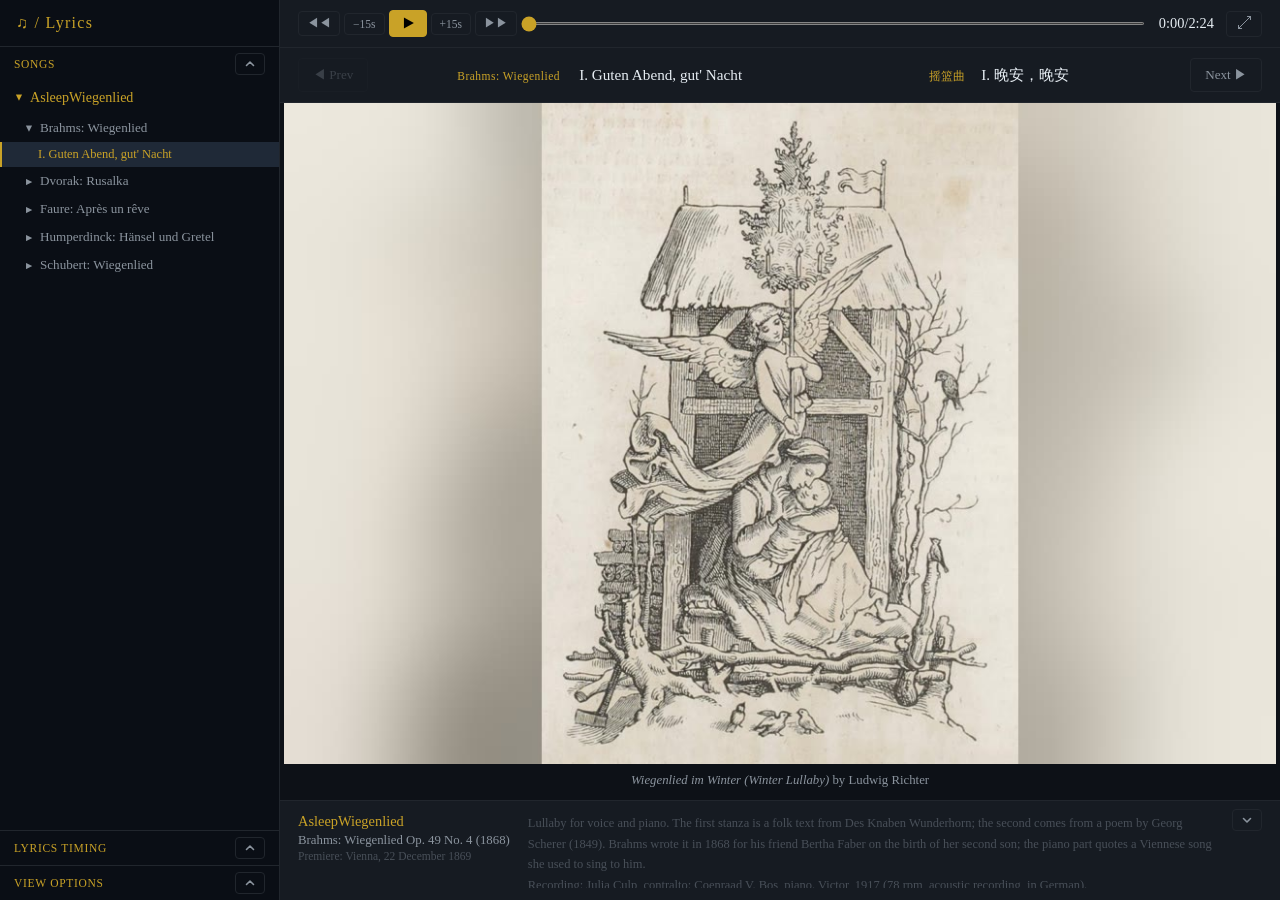
==== commit c824cdc7: "Merge remote-tracking branch 'upstream/main'" ====
--- a/index1.html
+++ b/index1.html
@@ -54,7 +54,7 @@
       </div>
     </div>
     <div id="view-panel" class="collapsed">
-      <!-- Smartphone only: the panel starts collapsed to this title bar unless the URL says open; see setViewPanelOpen -->
+      <!-- Collapsed to this title bar by default; the arrow opens it (see setViewPanelOpen) -->
       <div id="view-header">
         <h2>VIEW OPTIONS</h2>
         <button class="ctrl-btn" id="btn-view-toggle" aria-expanded="false" aria-controls="view-body"
--- a/common.css
+++ b/common.css
@@ -216,10 +216,11 @@
   letter-spacing: 0.06em;
 }
 
-/* Up arrow; turned to point down while the panel is open. The Songs panel's arrow (above) and the info pane's (at the
-   bottom of the right pane) look the same */
+/* Up arrow; turned to point down while the panel is open. The Songs panel's arrow (above), the View Options panel's
+   (below) and the info pane's (at the bottom of the right pane) look the same */
 #btn-timing-toggle,
 #btn-tree-toggle,
+#btn-view-toggle,
 #btn-info-toggle {
   margin-left: auto;
   display: flex;
@@ -227,6 +228,7 @@
 }
 #btn-timing-toggle svg,
 #btn-tree-toggle svg,
+#btn-view-toggle svg,
 #btn-info-toggle svg {
   width: 12px;
   height: 12px;
@@ -324,10 +326,34 @@
   gap: 8px;
 }
 
-/* Title bar and arrow: smartphones only, where the panel is collapsible (see the max-width media query at the end) */
-#view-header { display: none; }
-
-#view-panel .ctrl-btn { padding: 5px 8px; font-size: 0.76rem; }
+/* Title bar with an arrow (the arrow's look: see #btn-timing-toggle). Collapsed (the default): only the title and the
+   arrow show. Docked at the bottom of the pane, the panel opens upward like the LYRICS TIMING panel, so the arrow
+   points up while collapsed and down while open (where it opens downward instead, the reverse: see below) */
+#view-header { display: flex; align-items: center; justify-content: space-between; }
+#view-panel:not(.collapsed) #view-header { margin-bottom: 6px; }
+#view-header h2 {
+  font-size: 0.72rem;
+  font-weight: normal;
+  color: var(--accent);
+  letter-spacing: 0.06em;
+}
+#view-panel:not(.collapsed) #btn-view-toggle { transform: rotate(180deg); }
+#view-panel.collapsed { padding-top: 6px; padding-bottom: 6px; }
+#view-panel.collapsed #view-body { display: none; }
+
+/* The panel opens downward (the title stays, the options push what is below them down) in the smartphone layout, and
+   on a mobile device while the SONGS panel is collapsed (with no timing panel to keep it docked at the bottom, it
+   moves up under the SONGS title bar): the arrow points down while collapsed and up while open, like the SONGS arrow */
+@media (max-width: 700px) {
+  #view-panel.collapsed #btn-view-toggle { transform: rotate(180deg); }
+  #view-panel:not(.collapsed) #btn-view-toggle { transform: none; }
+}
+@media (pointer: coarse) and (hover: none) {
+  #tree-panel.collapsed ~ #view-panel.collapsed #btn-view-toggle { transform: rotate(180deg); }
+  #tree-panel.collapsed ~ #view-panel:not(.collapsed) #btn-view-toggle { transform: none; }
+}
+
+#view-body .ctrl-btn { padding: 5px 8px; font-size: 0.76rem; }
 
 /* Original / Translation check boxes, and the Mute check box: a row each */
 #lyrics-shown,
@@ -1130,31 +1156,6 @@
   #tree-header { position: sticky; top: 0; background: var(--bg-nav); z-index: 2; }
   #view-panel { position: sticky; bottom: 0; background: var(--bg-nav); z-index: 2; }
 
-  /* View panel: collapsible; collapsed (only its title and the arrow) by default. It opens downward (the title stays,
-     the options push the lyrics down), so the arrow points down while collapsed and up while open — the reverse of
-     the LYRICS TIMING arrow on a wider window, whose panel is docked at the bottom and opens upward */
-  #view-header { display: flex; align-items: center; justify-content: space-between; }
-  #view-panel:not(.collapsed) #view-header { margin-bottom: 6px; }
-  #view-header h2 {
-    font-size: 0.72rem;
-    font-weight: normal;
-    color: var(--accent);
-    letter-spacing: 0.06em;
-  }
-  #btn-view-toggle { display: flex; margin-left: auto; padding: 4px 8px; }
-  #btn-view-toggle svg {
-    width: 12px;
-    height: 12px;
-    fill: none;
-    stroke: currentColor;
-    stroke-width: 1.6;
-    stroke-linecap: round;
-    stroke-linejoin: round;
-  }
-  #view-panel.collapsed #btn-view-toggle { transform: rotate(180deg); }
-  #view-panel.collapsed { padding-top: 6px; padding-bottom: 6px; }
-  #view-panel.collapsed #view-body { display: none; }
-
   #song-nav { padding: 6px 8px; gap: 6px; }
   #song-nav .ctrl-btn { padding: 7px 10px; }
   /* The time and Max at the right end of their row (if they don't fit after the buttons, a row of their own); the
